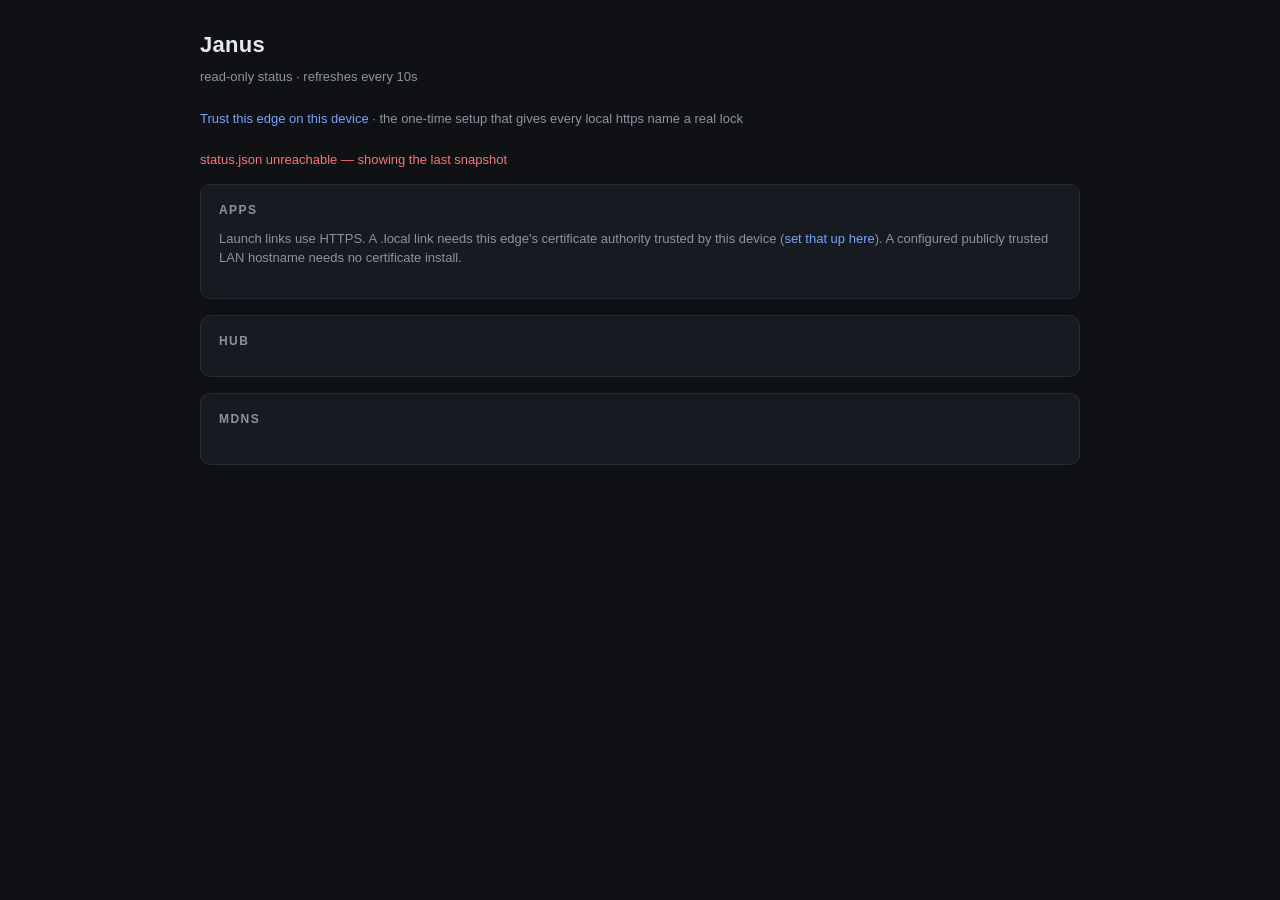
==== mdns.html @ 8e960408 "Trust rides the mdns front door; the seed carries an app's defaults The front door serves http://<na" ====
<!doctype html>
<!-- Janus mdns front door — embedded, self-contained (zero external
     resources; the offline-LAN story depends on it). Every dynamic value
     renders as a DOM text node, never markup. -->
<html lang="en">
<head>
<meta charset="utf-8">
<meta name="viewport" content="width=device-width, initial-scale=1">
<title>Janus</title>
<style>
  :root {
    --bg: #0f1115; --panel: #171a21; --line: #262b36;
    --text: #e6e9ef; --dim: #8b93a3; --accent: #7aa2f7;
    --ok: #4fd6a5; --warn: #e8b75f; --bad: #f27878;
  }
  * { box-sizing: border-box; }
  body {
    margin: 0; background: var(--bg); color: var(--text);
    font: 15px/1.5 -apple-system, BlinkMacSystemFont, "Segoe UI", Roboto,
      Helvetica, Arial, sans-serif;
  }
  .wrap { max-width: 920px; margin: 0 auto; padding: 28px 20px 60px; }
  header { display: flex; align-items: baseline; gap: 12px; margin-bottom: 6px; }
  header h1 { font-size: 22px; margin: 0; letter-spacing: .3px; }
  header .name { color: var(--accent); font-family: ui-monospace, Menlo, monospace; }
  .sub { color: var(--dim); margin: 0 0 22px; font-size: 13px; }
  .card {
    background: var(--panel); border: 1px solid var(--line);
    border-radius: 10px; padding: 16px 18px; margin-bottom: 16px;
  }
  .card h2 {
    margin: 0 0 10px; font-size: 12px; font-weight: 600;
    text-transform: uppercase; letter-spacing: .12em; color: var(--dim);
  }
  table { width: 100%; border-collapse: collapse; font-size: 14px; }
  th, td { text-align: left; padding: 6px 10px 6px 0; vertical-align: top; }
  th { color: var(--dim); font-weight: 500; border-bottom: 1px solid var(--line); }
  td { border-bottom: 1px solid var(--line); }
  tr:last-child td { border-bottom: none; }
  .mono { font-family: ui-monospace, Menlo, monospace; font-size: 13px; }
  .dim { color: var(--dim); }
  .ok { color: var(--ok); }
  .warn { color: var(--warn); }
  .bad { color: var(--bad); }
  .badge {
    display: inline-block; padding: 0 7px; margin-left: 6px;
    border: 1px solid var(--line); border-radius: 999px;
    font-size: 11px; color: var(--accent); vertical-align: 1px;
  }
  .stats { display: flex; flex-wrap: wrap; gap: 26px; }
  .stat .v { font-size: 20px; font-weight: 600; }
  .stat .k { font-size: 12px; color: var(--dim); }
  a { color: var(--accent); text-decoration: none; }
  a:hover { text-decoration: underline; }
  .apps-grid { display: grid; gap: 12px; }
  .app {
    border: 1px solid var(--line); border-radius: 9px; padding: 14px;
    min-width: 0;
  }
  .app-head { display: flex; justify-content: space-between; gap: 12px; }
  .app-meta { color: var(--dim); font-size: 13px; margin: 8px 0; }
  .launch { display: grid; gap: 8px; margin-top: 10px; }
  .launch a {
    display: flex; align-items: center; min-height: 44px; padding: 9px 12px;
    border: 1px solid var(--line); border-radius: 8px; overflow-wrap: anywhere;
  }
  .notice { color: var(--dim); font-size: 13px; margin: 0 0 14px; }
  .empty { color: var(--dim); padding: 8px 0; }
  #diagnostic { display: none; border-color: var(--warn); }
  #diagnostic h2 { color: var(--warn); }
  #diagnostic p { margin: 8px 0; }
  #diagnostic table td { font-size: 13px; }
  #stale { display: none; color: var(--bad); font-size: 13px; margin-bottom: 14px; }
  @media (max-width: 600px) {
    .wrap { padding: 18px 12px 40px; }
    .card { padding: 14px; border-radius: 8px; }
    .app-head { display: block; }
    #diagnostic table, #diagnostic tbody, #diagnostic tr, #diagnostic td {
      display: block; width: 100%;
    }
    #diagnostic td { border: 0; padding: 4px 0; }
  }
</style>
</head>
<body>
<div class="wrap">
  <header>
    <h1>Janus <span class="name" id="hdr-name"></span></h1>
  </header>
  <p class="sub" id="hdr-sub">read-only status &middot; refreshes every 10s</p>
  <p class="sub"><a href="/trust">Trust this edge on this device</a> &middot; the one-time setup that gives every local https name a real lock</p>
  <div id="stale">status.json unreachable — showing the last snapshot</div>

  <div class="card" id="diagnostic">
    <h2>Canonical name unreachable from this device</h2>
    <p>This page tried to reach <span class="mono" id="diag-target"></span>
       and got no answer within a few seconds.</p>
    <p>That name resolves to a <strong>private LAN address</strong>, and many
       routers&rsquo; DNS-rebinding protection silently refuses exactly that —
       the symptom is a timeout, never an error. The one-line fix, per router:</p>
    <table>
      <tr><td class="mono">Fritz!Box</td><td>Home Network &rarr; Network &rarr; Network Settings &rarr; DNS Rebind Protection &rarr; add the domain as an exception</td></tr>
      <tr><td class="mono">pfSense / OPNsense</td><td>System &rarr; Advanced (Unbound: Services &rarr; DNS Resolver) &rarr; add a private-domains entry for the domain</td></tr>
      <tr><td class="mono">OpenWrt</td><td>dnsmasq option <span class="mono">rebind_domain</span> (Network &rarr; DHCP and DNS &rarr; whitelist the domain)</td></tr>
      <tr><td class="mono">Pi-hole</td><td><span class="mono">misc.dnsmasq_lines</span>: <span class="mono">rebind-domain-ok=/&lt;domain&gt;/</span></td></tr>
      <tr><td class="mono">Google WiFi</td><td>No whitelist exists — keep using this .local page, or use Caddy&rsquo;s <span class="mono">tls internal</span> with a per-device trust install</td></tr>
    </table>
    <p class="dim">The dashboard below keeps working either way.</p>
  </div>

  <div class="card">
    <h2>Apps</h2>
    <p class="notice">Launch links use HTTPS. A .local link needs this edge's
      certificate authority trusted by this device (<a href="/trust">set that
      up here</a>). A configured publicly trusted LAN hostname needs no
      certificate install.</p>
    <div id="apps"></div>
  </div>

  <div class="card">
    <h2>Hub</h2>
    <div class="stats" id="hub-stats"></div>
  </div>

  <div class="card">
    <h2>mDNS</h2>
    <div class="stats" id="mdns-stats"></div>
    <div id="mdns-names" style="margin-top:10px"></div>
  </div>
</div>

<script>
"use strict";
// Rendering discipline: every dynamic value lands via textContent (or an
// element property like href built from a validated hostname), never as
// raw markup — registry-derived strings cannot become HTML here.

function el(tag, cls, text) {
  var e = document.createElement(tag);
  if (cls) e.className = cls;
  if (text !== undefined) e.textContent = text;
  return e;
}

function stat(value, label, cls) {
  var s = el("div", "stat");
  s.appendChild(el("div", "v" + (cls ? " " + cls : ""), String(value)));
  s.appendChild(el("div", "k", label));
  return s;
}

function clearChildren(node) {
  while (node.firstChild) node.removeChild(node.firstChild);
}

function fmtAge(ms) {
  if (ms < 0) return "–";
  if (ms < 1000) return "just now";
  var s = Math.round(ms / 1000);
  if (s < 90) return s + "s ago";
  return Math.round(s / 60) + "m ago";
}

function renderApps(apps) {
  var root = document.getElementById("apps");
  clearChildren(root);
  if (!apps || apps.length === 0) {
    root.appendChild(el("div", "empty",
      "No apps registered — tenants register via POST /1.0/apps."));
    return;
  }
  var list = el("div", "apps-grid");
  apps.forEach(function (app) {
    var card = el("section", "app");
    var head = el("div", "app-head");
    var identity = el("div");
    identity.appendChild(el("div", null, app.name));
    identity.appendChild(el("div", "mono dim", app.id));
    head.appendChild(identity);
    head.appendChild(el("span", "badge", app.shape + " · " + app.admission));
    card.appendChild(head);
    var workers = app.workers || {};
    card.appendChild(el("div", "app-meta",
      (workers.healthy || 0) + " / " + (workers.total || 0) +
      " workers healthy · heartbeat " + fmtAge(app.heartbeat_age_ms)));
    if (app.site_pattern) {
      card.appendChild(el("div", "mono dim", "pattern: " + app.site_pattern));
    }
    var launches = app.launch || [];
    var launch = el("div", "launch");
    launches.forEach(function (target) {
      if (target.url) {
        var a = el("a", "mono", target.host);
        a.href = target.url;
        launch.appendChild(a);
        return;
      }
      var reason = target.host + " — " + target.mdns;
      if (target.effective_name) {
        reason += " as " + target.effective_name + "; launch disabled to avoid the wrong host";
      }
      launch.appendChild(el("div", "mono bad", reason));
    });
    if (launches.length === 0) {
      launch.appendChild(el("div", "warn",
        "No concrete launch host configured. Add a concrete site.aliases entry."));
    }
    card.appendChild(launch);
    list.appendChild(card);
  });
  root.appendChild(list);
}

function renderCounters(data) {
  var h = document.getElementById("hub-stats");
  clearChildren(h);
  var hub = data.hub || {};
  h.appendChild(stat(hub.conns || 0, "connections"));
  h.appendChild(stat(hub.channels || 0, "channels"));
  var m = document.getElementById("mdns-stats");
  clearChildren(m);
  m.appendChild(stat((data.advertised || []).length, "advertised names"));
  m.appendChild(stat(data.skipped_hosts || 0, "skipped hosts"));
  var names = document.getElementById("mdns-names");
  clearChildren(names);
  (data.advertised || []).forEach(function (n) {
    names.appendChild(el("span", "mono badge", n));
  });
  if (data.canonical) {
    var line = el("div", "dim");
    line.style.marginTop = "8px";
    line.appendChild(document.createTextNode("canonical: "));
    var a = el("a", "mono", data.canonical);
    a.href = data.canonical;
    line.appendChild(a);
    names.appendChild(line);
  }
}

function render(data) {
  document.getElementById("hdr-name").textContent = data.effective_name || data.name || "";
  if (data.effective_name && data.name && data.effective_name !== data.name) {
    document.getElementById("hdr-sub").textContent =
      "configured as " + data.name + " — renamed after an mDNS conflict · refreshes every 10s";
  }
  renderApps(data.apps);
  renderCounters(data);
}

var stale = document.getElementById("stale");
function refresh() {
  fetch("/status.json", { cache: "no-store" })
    .then(function (r) { return r.json(); })
    .then(function (data) {
      stale.style.display = "none";
      render(data);
      maybeHandoff(data.canonical);
    })
    .catch(function () { stale.style.display = "block"; });
}

// Canonical hand-off: probe client-side (the server cannot know whether
// THIS client's resolver filters the name — no server 3xx, ever), then
// redirect on success or explain on failure. Loop guard: never probe
// when this page is already served at the canonical origin.
var handoffDone = false;
function maybeHandoff(canonical) {
  if (handoffDone || !canonical) return;
  handoffDone = true;
  var origin;
  try { origin = new URL(canonical).origin; } catch (e) { return; }
  if (location.origin === origin) return;
  var ctl = new AbortController();
  var timer = setTimeout(function () { ctl.abort(); }, 3000);
  fetch(origin, { mode: "no-cors", cache: "no-store", signal: ctl.signal })
    .then(function () {
      clearTimeout(timer);
      location.replace(canonical);
    })
    .catch(function () {
      clearTimeout(timer);
      document.getElementById("diag-target").textContent = canonical;
      document.getElementById("diagnostic").style.display = "block";
    });
}

refresh();
setInterval(refresh, 10000);
</script>
</body>
</html>
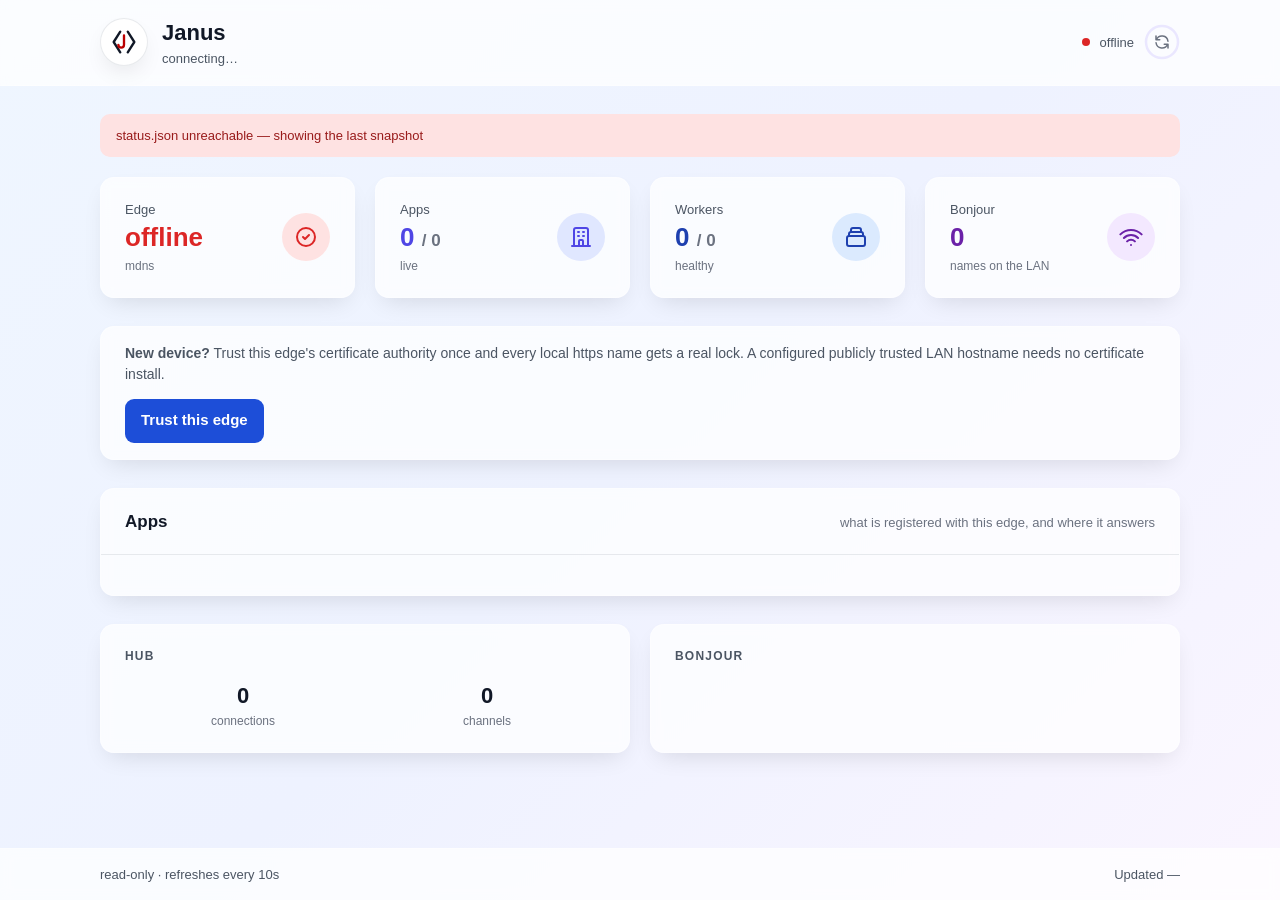
==== commit a1928f57: "The front door is a dashboard, and answers for its own names only The mdns status page is a dashboar" ====
--- a/mdns.html
+++ b/mdns.html
@@ -1,7 +1,8 @@
 <!doctype html>
 <!-- Janus mdns front door — embedded, self-contained (zero external
      resources; the offline-LAN story depends on it). Every dynamic value
-     renders as a DOM text node, never markup. -->
+     renders as a DOM text node, never markup. Light and dark follow the
+     device. -->
 <html lang="en">
 <head>
 <meta charset="utf-8">
@@ -9,131 +10,314 @@
 <title>Janus</title>
 <style>
   :root {
-    --bg: #0f1115; --panel: #171a21; --line: #262b36;
-    --text: #e6e9ef; --dim: #8b93a3; --accent: #7aa2f7;
-    --ok: #4fd6a5; --warn: #e8b75f; --bad: #f27878;
+    color-scheme: light dark;
+    --bg1: #eff6ff; --bg2: #eef2ff; --bg3: #faf5ff;
+    --panel: rgba(255,255,255,.72); --panel-solid: #ffffff; --line: rgba(255,255,255,.35);
+    --inner: rgba(249,250,251,.7); --inner-line: rgba(209,213,219,.5);
+    --text: #111827; --text-2: #4b5563; --dim: #6b7280;
+    --accent: #1d4ed8; --accent-bg: #eff6ff; --accent-line: #bfdbfe;
+    --ok: #16a34a; --ok-bg: #dcfce7; --ok-text: #166534;
+    --warn: #ca8a04; --warn-bg: #fef9c3; --warn-text: #854d0e;
+    --bad: #dc2626; --bad-bg: #fee2e2; --bad-text: #991b1b;
+    --indigo: #4f46e5; --indigo-bg: #e0e7ff; --indigo-text: #3730a3;
+    --purple-bg: #f3e8ff; --purple-text: #6b21a8;
+    --blue-bg: #dbeafe; --blue-text: #1e40af;
+    --gray-bg: #f3f4f6; --gray-text: #4b5563; --dot-off: #d1d5db;
+    --shadow: 0 10px 25px -8px rgba(0,0,0,.12);
+    --arc1: #8b5cf6; --arc2: #a78bfa; --arc3: #c4b5fd;
+  }
+  @media (prefers-color-scheme: dark) {
+    :root {
+      --bg1: #0b1020; --bg2: #0f1115; --bg3: #150f22;
+      --panel: rgba(23,26,33,.82); --panel-solid: #171a21; --line: rgba(255,255,255,.08);
+      --inner: rgba(255,255,255,.03); --inner-line: rgba(255,255,255,.08);
+      --text: #e6e9ef; --text-2: #b6bdc9; --dim: #8b93a3;
+      --accent: #7aa2f7; --accent-bg: rgba(122,162,247,.12); --accent-line: rgba(122,162,247,.35);
+      --ok: #4fd6a5; --ok-bg: rgba(79,214,165,.16); --ok-text: #7fe3bf;
+      --warn: #e8b75f; --warn-bg: rgba(232,183,95,.16); --warn-text: #f0cc85;
+      --bad: #f27878; --bad-bg: rgba(242,120,120,.16); --bad-text: #f7a0a0;
+      --indigo: #a5b4fc; --indigo-bg: rgba(129,140,248,.16); --indigo-text: #c7d2fe;
+      --purple-bg: rgba(192,132,252,.16); --purple-text: #d8b4fe;
+      --blue-bg: rgba(96,165,250,.16); --blue-text: #93c5fd;
+      --gray-bg: rgba(255,255,255,.06); --gray-text: #b6bdc9; --dot-off: #3b4150;
+      --shadow: 0 10px 25px -8px rgba(0,0,0,.5);
+    }
   }
   * { box-sizing: border-box; }
+  html, body { min-height: 100%; }
   body {
-    margin: 0; background: var(--bg); color: var(--text);
-    font: 15px/1.5 -apple-system, BlinkMacSystemFont, "Segoe UI", Roboto,
-      Helvetica, Arial, sans-serif;
-  }
-  .wrap { max-width: 920px; margin: 0 auto; padding: 28px 20px 60px; }
-  header { display: flex; align-items: baseline; gap: 12px; margin-bottom: 6px; }
-  header h1 { font-size: 22px; margin: 0; letter-spacing: .3px; }
-  header .name { color: var(--accent); font-family: ui-monospace, Menlo, monospace; }
-  .sub { color: var(--dim); margin: 0 0 22px; font-size: 13px; }
-  .card {
-    background: var(--panel); border: 1px solid var(--line);
-    border-radius: 10px; padding: 16px 18px; margin-bottom: 16px;
-  }
-  .card h2 {
-    margin: 0 0 10px; font-size: 12px; font-weight: 600;
-    text-transform: uppercase; letter-spacing: .12em; color: var(--dim);
-  }
-  table { width: 100%; border-collapse: collapse; font-size: 14px; }
-  th, td { text-align: left; padding: 6px 10px 6px 0; vertical-align: top; }
-  th { color: var(--dim); font-weight: 500; border-bottom: 1px solid var(--line); }
-  td { border-bottom: 1px solid var(--line); }
-  tr:last-child td { border-bottom: none; }
-  .mono { font-family: ui-monospace, Menlo, monospace; font-size: 13px; }
-  .dim { color: var(--dim); }
-  .ok { color: var(--ok); }
-  .warn { color: var(--warn); }
-  .bad { color: var(--bad); }
-  .badge {
-    display: inline-block; padding: 0 7px; margin-left: 6px;
-    border: 1px solid var(--line); border-radius: 999px;
-    font-size: 11px; color: var(--accent); vertical-align: 1px;
-  }
-  .stats { display: flex; flex-wrap: wrap; gap: 26px; }
-  .stat .v { font-size: 20px; font-weight: 600; }
-  .stat .k { font-size: 12px; color: var(--dim); }
+    margin: 0; color: var(--text);
+    background: linear-gradient(135deg, var(--bg1), var(--bg2) 50%, var(--bg3));
+    font: 15px/1.5 -apple-system, BlinkMacSystemFont, "Segoe UI", Roboto, Helvetica, Arial, sans-serif;
+    display: flex; flex-direction: column; min-height: 100vh;
+  }
   a { color: var(--accent); text-decoration: none; }
   a:hover { text-decoration: underline; }
-  .apps-grid { display: grid; gap: 12px; }
-  .app {
-    border: 1px solid var(--line); border-radius: 9px; padding: 14px;
-    min-width: 0;
-  }
-  .app-head { display: flex; justify-content: space-between; gap: 12px; }
-  .app-meta { color: var(--dim); font-size: 13px; margin: 8px 0; }
-  .launch { display: grid; gap: 8px; margin-top: 10px; }
-  .launch a {
-    display: flex; align-items: center; min-height: 44px; padding: 9px 12px;
-    border: 1px solid var(--line); border-radius: 8px; overflow-wrap: anywhere;
-  }
-  .notice { color: var(--dim); font-size: 13px; margin: 0 0 14px; }
-  .empty { color: var(--dim); padding: 8px 0; }
-  #diagnostic { display: none; border-color: var(--warn); }
-  #diagnostic h2 { color: var(--warn); }
-  #diagnostic p { margin: 8px 0; }
-  #diagnostic table td { font-size: 13px; }
-  #stale { display: none; color: var(--bad); font-size: 13px; margin-bottom: 14px; }
+  .mono { font-family: ui-monospace, Menlo, monospace; font-size: 13px; }
+  .bar { border-bottom: 1px solid var(--line); background: var(--panel); backdrop-filter: blur(6px); }
+  .bar.foot { border-bottom: 0; border-top: 1px solid var(--line); margin-top: auto; }
+  .inner { max-width: 1120px; margin: 0 auto; padding: 16px 20px; display: flex; align-items: center; justify-content: space-between; gap: 16px; }
+  .brand { display: flex; align-items: center; gap: 14px; min-width: 0; }
+  .logo {
+    width: 48px; height: 48px; border-radius: 999px; flex: none;
+    background: var(--panel-solid); box-shadow: var(--shadow); border: 1px solid var(--inner-line);
+    display: flex; align-items: center; justify-content: center;
+  }
+  .logo svg { width: 30px; height: 30px; }
+  .brand h1 { margin: 0; font-size: 22px; font-weight: 700; }
+  .brand p { margin: 0; font-size: 13px; color: var(--text-2); overflow-wrap: anywhere; }
+  .live { display: flex; align-items: center; gap: 10px; font-size: 13px; color: var(--text-2); white-space: nowrap; }
+  .dot { width: 8px; height: 8px; border-radius: 999px; background: var(--ok); animation: pulse 2s infinite; }
+  .dot.off { background: var(--bad); animation: none; }
+  @keyframes pulse { 50% { opacity: .35; } }
+  .refresh {
+    position: relative; width: 36px; height: 36px; border: 0; background: none; cursor: pointer;
+    color: var(--dim); padding: 0; display: flex; align-items: center; justify-content: center;
+  }
+  .refresh:hover { color: var(--text); }
+  .refresh .icon { width: 18px; height: 18px; }
+  .refresh .arc { position: absolute; inset: 0; width: 100%; height: 100%; transform: rotate(-90deg); pointer-events: none; }
+  .arc .track { stroke: var(--arc3); opacity: .3; }
+  .arc .prog { stroke-dasharray: 100.53; stroke-dashoffset: 100.53; animation: countdown 10s linear infinite; }
+  .arc .prog.paused { animation-play-state: paused; opacity: .3; }
+  @keyframes countdown {
+    0%   { stroke-dashoffset: 100.53; stroke: var(--arc1); }
+    50%  { stroke-dashoffset: 50;     stroke: var(--arc2); }
+    100% { stroke-dashoffset: 0;      stroke: var(--arc3); opacity: .3; }
+  }
+  .spin { animation: spin 1s linear infinite; }
+  @keyframes spin { to { transform: rotate(360deg); } }
+
+  main { width: 100%; max-width: 1120px; margin: 0 auto; padding: 28px 20px 40px; }
+  .grid { display: grid; gap: 20px; margin-bottom: 28px; grid-template-columns: repeat(4, 1fr); }
+  .card {
+    background: var(--panel); backdrop-filter: blur(6px); border: 1px solid var(--line);
+    border-radius: 14px; box-shadow: var(--shadow);
+  }
+  .stat { padding: 22px 24px; display: flex; align-items: center; justify-content: space-between; gap: 12px; }
+  .stat .k { font-size: 13px; font-weight: 500; color: var(--text-2); margin: 0; }
+  .stat .v { font-size: 26px; font-weight: 700; margin: 2px 0 0; line-height: 1.2; }
+  .stat .v small { font-size: 17px; font-weight: 600; color: var(--dim); }
+  .stat .s { font-size: 12px; color: var(--dim); margin: 4px 0 0; }
+  .stat .ico { width: 48px; height: 48px; border-radius: 999px; display: flex; align-items: center; justify-content: center; flex: none; }
+  .stat .ico svg { width: 24px; height: 24px; }
+  .ok-t { color: var(--ok); } .ok-b { background: var(--ok-bg); }
+  .warn-t { color: var(--warn); } .warn-b { background: var(--warn-bg); }
+  .bad-t { color: var(--bad); } .bad-b { background: var(--bad-bg); }
+  .indigo-t { color: var(--indigo); } .indigo-b { background: var(--indigo-bg); }
+  .blue-t { color: var(--blue-text); } .blue-b { background: var(--blue-bg); }
+  .purple-t { color: var(--purple-text); } .purple-b { background: var(--purple-bg); }
+
+  .section { margin-bottom: 28px; }
+  .section .head { padding: 20px 24px; border-bottom: 1px solid var(--inner-line); display: flex; align-items: baseline; justify-content: space-between; gap: 12px; flex-wrap: wrap; }
+  .section .head h2 { margin: 0; font-size: 17px; font-weight: 600; }
+  .section .head p { margin: 0; font-size: 13px; color: var(--dim); }
+  .section .body { padding: 20px 24px; display: grid; gap: 14px; }
+  .app { padding: 16px; background: var(--inner); border: 1px solid var(--inner-line); border-radius: 10px; min-width: 0; }
+  .app .row { display: flex; align-items: center; flex-wrap: wrap; gap: 6px 12px; }
+  .app .name { font-size: 17px; font-weight: 600; }
+  .sdot { width: 10px; height: 10px; border-radius: 999px; background: var(--dot-off); flex: none; }
+  .sdot.on { background: var(--ok); animation: pulse 2s infinite; }
+  .sdot.stale { background: var(--warn); }
+  .pill { display: inline-flex; align-items: center; padding: 2px 9px; border-radius: 999px; font-size: 12px; font-weight: 500; white-space: nowrap; }
+  .pill.ok { background: var(--ok-bg); color: var(--ok-text); }
+  .pill.gray { background: var(--gray-bg); color: var(--gray-text); }
+  .pill.warn { background: var(--warn-bg); color: var(--warn-text); }
+  .pill.bad { background: var(--bad-bg); color: var(--bad-text); }
+  .pill.blue { background: var(--blue-bg); color: var(--blue-text); }
+  .pill.purple { background: var(--purple-bg); color: var(--purple-text); }
+  .links { display: flex; flex-wrap: wrap; gap: 8px; margin-top: 12px; }
+  .chip {
+    display: inline-flex; align-items: center; gap: 6px; min-height: 44px; padding: 8px 12px;
+    background: var(--panel-solid); border: 1px solid var(--inner-line); border-radius: 9px;
+    color: var(--accent); font-size: 14px; overflow-wrap: anywhere;
+  }
+  .chip:hover { background: var(--accent-bg); border-color: var(--accent-line); text-decoration: none; }
+  .chip svg { width: 14px; height: 14px; flex: none; }
+  .chip .tag { padding: 0 6px; border-radius: 999px; font-size: 10px; font-weight: 600; background: var(--blue-bg); color: var(--blue-text); }
+  .chip.dead { color: var(--dim); background: var(--gray-bg); border-style: dashed; }
+  .chip.pattern { color: var(--dim); background: var(--gray-bg); font-family: ui-monospace, Menlo, monospace; font-size: 13px; }
+  .empty { text-align: center; padding: 24px 0; color: var(--dim); }
+  .empty code { background: var(--gray-bg); padding: 2px 7px; border-radius: 5px; font-size: 13px; }
+  .notice { font-size: 13px; color: var(--dim); margin: 0; }
+  .two { display: grid; gap: 20px; grid-template-columns: repeat(auto-fit, minmax(280px, 1fr)); margin-bottom: 28px; }
+  .two .card { padding: 22px 24px; }
+  .two h3 { margin: 0 0 14px; font-size: 12px; font-weight: 600; text-transform: uppercase; letter-spacing: .1em; color: var(--text-2); }
+  .counters { display: grid; grid-template-columns: 1fr 1fr; gap: 8px; text-align: center; }
+  .counters .v { font-size: 22px; font-weight: 700; margin: 0; }
+  .counters .k { font-size: 12px; color: var(--dim); margin: 0; }
+  .names { display: flex; flex-wrap: wrap; gap: 8px; }
+  .names a, .names span { padding: 4px 10px; border-radius: 999px; font-size: 12px; font-weight: 500; }
+  .names a { background: var(--blue-bg); color: var(--blue-text); }
+  .names a:hover { text-decoration: none; filter: brightness(.95); }
+  .names span { color: var(--dim); font-size: 14px; padding: 0; }
+  .trust { display: flex; align-items: center; justify-content: space-between; gap: 14px; flex-wrap: wrap; padding: 16px 24px; margin-bottom: 28px; }
+  .trust p { margin: 0; font-size: 14px; color: var(--text-2); }
+  .trust a.btn { display: inline-flex; align-items: center; min-height: 44px; padding: 8px 16px; border-radius: 9px; background: var(--accent); color: #fff; font-weight: 600; }
+  .trust a.btn:hover { text-decoration: none; filter: brightness(1.08); }
+  #stale { display: none; margin-bottom: 20px; padding: 12px 16px; border-radius: 10px; background: var(--bad-bg); color: var(--bad-text); font-size: 13px; }
+  #diagnostic { display: none; margin-bottom: 28px; padding: 22px 24px; border-color: var(--warn); }
+  #diagnostic h2 { margin: 0 0 8px; font-size: 16px; color: var(--warn); }
+  #diagnostic p { margin: 8px 0; font-size: 14px; }
+  #diagnostic table { width: 100%; border-collapse: collapse; font-size: 13px; }
+  #diagnostic td { padding: 6px 10px 6px 0; border-bottom: 1px solid var(--inner-line); vertical-align: top; }
+  #diagnostic tr:last-child td { border-bottom: 0; }
+  .foot .inner { font-size: 13px; color: var(--text-2); }
+  [hidden] { display: none !important; }
+  @media (max-width: 960px) { .grid { grid-template-columns: repeat(2, 1fr); } }
   @media (max-width: 600px) {
-    .wrap { padding: 18px 12px 40px; }
-    .card { padding: 14px; border-radius: 8px; }
-    .app-head { display: block; }
-    #diagnostic table, #diagnostic tbody, #diagnostic tr, #diagnostic td {
-      display: block; width: 100%;
-    }
+    .inner { padding: 12px 14px; }
+    main { padding: 18px 12px 30px; }
+    .grid { gap: 12px; margin-bottom: 20px; }
+    .stat { padding: 14px 16px; display: block; }
+    .stat .ico { display: none; }
+    .stat .v { font-size: 22px; }
+    .trust { margin-bottom: 20px; }
+    .section, .two { margin-bottom: 20px; }
+    .section .head, .section .body, .two .card, .trust { padding: 16px; }
+    #diagnostic table, #diagnostic tbody, #diagnostic tr, #diagnostic td { display: block; width: 100%; }
     #diagnostic td { border: 0; padding: 4px 0; }
   }
 </style>
 </head>
 <body>
-<div class="wrap">
-  <header>
-    <h1>Janus <span class="name" id="hdr-name"></span></h1>
-  </header>
-  <p class="sub" id="hdr-sub">read-only status &middot; refreshes every 10s</p>
-  <p class="sub"><a href="/trust">Trust this edge on this device</a> &middot; the one-time setup that gives every local https name a real lock</p>
-  <div id="stale">status.json unreachable — showing the last snapshot</div>
-
-  <div class="card" id="diagnostic">
-    <h2>Canonical name unreachable from this device</h2>
-    <p>This page tried to reach <span class="mono" id="diag-target"></span>
-       and got no answer within a few seconds.</p>
-    <p>That name resolves to a <strong>private LAN address</strong>, and many
-       routers&rsquo; DNS-rebinding protection silently refuses exactly that —
-       the symptom is a timeout, never an error. The one-line fix, per router:</p>
-    <table>
-      <tr><td class="mono">Fritz!Box</td><td>Home Network &rarr; Network &rarr; Network Settings &rarr; DNS Rebind Protection &rarr; add the domain as an exception</td></tr>
-      <tr><td class="mono">pfSense / OPNsense</td><td>System &rarr; Advanced (Unbound: Services &rarr; DNS Resolver) &rarr; add a private-domains entry for the domain</td></tr>
-      <tr><td class="mono">OpenWrt</td><td>dnsmasq option <span class="mono">rebind_domain</span> (Network &rarr; DHCP and DNS &rarr; whitelist the domain)</td></tr>
-      <tr><td class="mono">Pi-hole</td><td><span class="mono">misc.dnsmasq_lines</span>: <span class="mono">rebind-domain-ok=/&lt;domain&gt;/</span></td></tr>
-      <tr><td class="mono">Google WiFi</td><td>No whitelist exists — keep using this .local page, or use Caddy&rsquo;s <span class="mono">tls internal</span> with a per-device trust install</td></tr>
-    </table>
-    <p class="dim">The dashboard below keeps working either way.</p>
+  <div class="bar">
+    <div class="inner">
+      <div class="brand">
+        <div class="logo" aria-hidden="true">
+          <svg viewBox="0 0 64 64" xmlns="http://www.w3.org/2000/svg">
+            <path d="M24 10 L10 32 L24 54" fill="none" stroke="currentColor" stroke-width="5" stroke-linecap="round" stroke-linejoin="round"/>
+            <path d="M40 10 L54 32 L40 54" fill="none" stroke="currentColor" stroke-width="5" stroke-linecap="round" stroke-linejoin="round"/>
+            <path d="M32 18 V38 a6 6 0 0 1 -12 0" fill="none" stroke="#bb0000" stroke-width="5" stroke-linecap="round"/>
+          </svg>
+        </div>
+        <div>
+          <h1>Janus</h1>
+          <p id="hdr-sub">connecting…</p>
+        </div>
+      </div>
+      <div class="live">
+        <span class="dot" id="live-dot"></span>
+        <span id="live-text">edge</span>
+        <button class="refresh" id="refresh" title="Refresh" aria-label="Refresh">
+          <svg class="icon" id="refresh-icon" fill="none" stroke="currentColor" viewBox="0 0 24 24">
+            <path stroke-linecap="round" stroke-linejoin="round" stroke-width="2" d="M4 4v5h.582m15.356 2A8.001 8.001 0 004.582 9m0 0H9m11 11v-5h-.581m0 0a8.003 8.003 0 01-15.357-2m15.357 2H15"/>
+          </svg>
+          <svg class="arc" viewBox="0 0 36 36">
+            <circle class="track" cx="18" cy="18" r="16" fill="none" stroke-width="2.5"/>
+            <circle class="prog" id="arc" cx="18" cy="18" r="16" fill="none" stroke-width="2.5" stroke-linecap="round"/>
+          </svg>
+        </button>
+      </div>
+    </div>
   </div>
 
-  <div class="card">
-    <h2>Apps</h2>
-    <p class="notice">Launch links use HTTPS. A .local link needs this edge's
-      certificate authority trusted by this device (<a href="/trust">set that
-      up here</a>). A configured publicly trusted LAN hostname needs no
-      certificate install.</p>
-    <div id="apps"></div>
+  <main>
+    <div id="stale">status.json unreachable — showing the last snapshot</div>
+
+    <div class="card" id="diagnostic">
+      <h2>Canonical name unreachable from this device</h2>
+      <p>This page tried to reach <span class="mono" id="diag-target"></span>
+         and got no answer within a few seconds.</p>
+      <p>That name resolves to a <strong>private LAN address</strong>, and many
+         routers&rsquo; DNS-rebinding protection silently refuses exactly that —
+         the symptom is a timeout, never an error. The one-line fix, per router:</p>
+      <table>
+        <tr><td class="mono">Fritz!Box</td><td>Home Network &rarr; Network &rarr; Network Settings &rarr; DNS Rebind Protection &rarr; add the domain as an exception</td></tr>
+        <tr><td class="mono">pfSense / OPNsense</td><td>System &rarr; Advanced (Unbound: Services &rarr; DNS Resolver) &rarr; add a private-domains entry for the domain</td></tr>
+        <tr><td class="mono">OpenWrt</td><td>dnsmasq option <span class="mono">rebind_domain</span> (Network &rarr; DHCP and DNS &rarr; whitelist the domain)</td></tr>
+        <tr><td class="mono">Pi-hole</td><td><span class="mono">misc.dnsmasq_lines</span>: <span class="mono">rebind-domain-ok=/&lt;domain&gt;/</span></td></tr>
+        <tr><td class="mono">Google WiFi</td><td>No whitelist exists — keep using this .local page, or use Caddy&rsquo;s <span class="mono">tls internal</span> with a per-device trust install</td></tr>
+      </table>
+      <p class="notice">The dashboard below keeps working either way.</p>
+    </div>
+
+    <div class="grid">
+      <div class="card stat">
+        <div>
+          <p class="k">Edge</p>
+          <p class="v" id="st-edge">…</p>
+          <p class="s" id="st-edge-sub">mdns</p>
+        </div>
+        <div class="ico" id="st-edge-ico">
+          <svg fill="none" stroke="currentColor" viewBox="0 0 24 24"><path stroke-linecap="round" stroke-linejoin="round" stroke-width="2" d="M9 12l2 2 4-4m6 2a9 9 0 11-18 0 9 9 0 0118 0z"/></svg>
+        </div>
+      </div>
+      <div class="card stat">
+        <div>
+          <p class="k">Apps</p>
+          <p class="v indigo-t"><span id="st-apps-live">0</span> <small>/ <span id="st-apps-total">0</span></small></p>
+          <p class="s">live</p>
+        </div>
+        <div class="ico indigo-b indigo-t">
+          <svg fill="none" stroke="currentColor" viewBox="0 0 24 24"><path stroke-linecap="round" stroke-linejoin="round" stroke-width="2" d="M19 21V5a2 2 0 00-2-2H7a2 2 0 00-2 2v16m14 0h2m-2 0h-5m-9 0H3m2 0h5M9 7h1m-1 4h1m4-4h1m-1 4h1m-5 10v-5a1 1 0 011-1h2a1 1 0 011 1v5m-4 0h4"/></svg>
+        </div>
+      </div>
+      <div class="card stat">
+        <div>
+          <p class="k">Workers</p>
+          <p class="v blue-t"><span id="st-workers-ok">0</span> <small>/ <span id="st-workers-total">0</span></small></p>
+          <p class="s">healthy</p>
+        </div>
+        <div class="ico blue-b blue-t">
+          <svg fill="none" stroke="currentColor" viewBox="0 0 24 24"><path stroke-linecap="round" stroke-linejoin="round" stroke-width="2" d="M19 11H5m14 0a2 2 0 012 2v6a2 2 0 01-2 2H5a2 2 0 01-2-2v-6a2 2 0 012-2m14 0V9a2 2 0 00-2-2M5 11V9a2 2 0 012-2m0 0V5a2 2 0 012-2h6a2 2 0 012 2v2M7 7h10"/></svg>
+        </div>
+      </div>
+      <div class="card stat">
+        <div>
+          <p class="k">Bonjour</p>
+          <p class="v purple-t" id="st-names">0</p>
+          <p class="s" id="st-names-sub">names on the LAN</p>
+        </div>
+        <div class="ico purple-b purple-t">
+          <svg fill="none" stroke="currentColor" viewBox="0 0 24 24"><path stroke-linecap="round" stroke-linejoin="round" stroke-width="2" d="M8.111 16.404a5.5 5.5 0 017.778 0M12 20h.01m-7.08-7.071c3.904-3.905 10.236-3.905 14.141 0M1.394 9.393c5.857-5.857 15.355-5.857 21.213 0"/></svg>
+        </div>
+      </div>
+    </div>
+
+    <div class="card trust" id="trust">
+      <p><strong>New device?</strong> Trust this edge's certificate authority once and every local
+        https name gets a real lock. A configured publicly trusted LAN hostname needs no certificate install.</p>
+      <a class="btn" href="/trust">Trust this edge</a>
+    </div>
+
+    <div class="card section">
+      <div class="head">
+        <h2>Apps</h2>
+        <p>what is registered with this edge, and where it answers</p>
+      </div>
+      <div class="body" id="apps"></div>
+    </div>
+
+    <div class="two">
+      <div class="card">
+        <h3>Hub</h3>
+        <div class="counters">
+          <div><p class="v" id="hub-conns">0</p><p class="k">connections</p></div>
+          <div><p class="v" id="hub-channels">0</p><p class="k">channels</p></div>
+        </div>
+      </div>
+      <div class="card">
+        <h3>Bonjour</h3>
+        <div class="names" id="mdns-names"></div>
+        <p class="notice" id="mdns-extra" style="margin-top:12px"></p>
+      </div>
+    </div>
+  </main>
+
+  <div class="bar foot">
+    <div class="inner">
+      <span>read-only · refreshes every 10s</span>
+      <span id="updated">Updated —</span>
+    </div>
   </div>
-
-  <div class="card">
-    <h2>Hub</h2>
-    <div class="stats" id="hub-stats"></div>
-  </div>
-
-  <div class="card">
-    <h2>mDNS</h2>
-    <div class="stats" id="mdns-stats"></div>
-    <div id="mdns-names" style="margin-top:10px"></div>
-  </div>
-</div>
 
 <script>
 "use strict";
 // Rendering discipline: every dynamic value lands via textContent (or an
 // element property like href built from a validated hostname), never as
 // raw markup — registry-derived strings cannot become HTML here.
+var HEARTBEAT_TTL_MS = 15000;
 
 function el(tag, cls, text) {
   var e = document.createElement(tag);
@@ -141,122 +325,189 @@
   if (text !== undefined) e.textContent = text;
   return e;
 }
-
-function stat(value, label, cls) {
-  var s = el("div", "stat");
-  s.appendChild(el("div", "v" + (cls ? " " + cls : ""), String(value)));
-  s.appendChild(el("div", "k", label));
-  return s;
-}
-
-function clearChildren(node) {
-  while (node.firstChild) node.removeChild(node.firstChild);
-}
+function clearChildren(node) { while (node.firstChild) node.removeChild(node.firstChild); }
+function setText(id, text) { document.getElementById(id).textContent = text; }
 
 function fmtAge(ms) {
-  if (ms < 0) return "–";
-  if (ms < 1000) return "just now";
-  var s = Math.round(ms / 1000);
-  if (s < 90) return s + "s ago";
-  return Math.round(s / 60) + "m ago";
+  if (ms < 0) return "no heartbeat";
+  if (ms < 2000) return "❤️ now";
+  if (ms < 60000) return "❤️ " + Math.round(ms / 1000) + "s";
+  return "❤️ " + Math.round(ms / 60000) + "m";
+}
+// An app is live while its heartbeat is inside the lease, or while it has
+// a healthy worker; stale when the heartbeat has lapsed.
+function appState(app) {
+  var age = app.heartbeat_age_ms;
+  var healthy = (app.workers || {}).healthy || 0;
+  if (age >= 0 && age < HEARTBEAT_TTL_MS) return "live";
+  if (healthy > 0) return "live";
+  if (age >= HEARTBEAT_TTL_MS) return "stale";
+  return "idle";
+}
+// via.rip names publicly resolve to 127.0.0.1 by design — on any device
+// other than the machine running the edge they point at the device itself.
+function onLan() { return location.hostname.endsWith(".local"); }
+function deadHere(host) { return onLan() && /(^|\.)via\.rip$/.test(host || ""); }
+
+function linkIcon() {
+  var svg = document.createElementNS("http://www.w3.org/2000/svg", "svg");
+  svg.setAttribute("viewBox", "0 0 24 24");
+  svg.setAttribute("fill", "none");
+  svg.setAttribute("stroke", "currentColor");
+  var p = document.createElementNS("http://www.w3.org/2000/svg", "path");
+  p.setAttribute("stroke-linecap", "round");
+  p.setAttribute("stroke-linejoin", "round");
+  p.setAttribute("stroke-width", "2");
+  p.setAttribute("d", "M10 6H6a2 2 0 00-2 2v10a2 2 0 002 2h10a2 2 0 002-2v-4M14 4h6m0 0v6m0-6L10 14");
+  svg.appendChild(p);
+  return svg;
+}
+
+function launchChip(target) {
+  if (!target.url) {
+    var reason = target.host + " — " + target.mdns;
+    if (target.effective_name) reason += " as " + target.effective_name + "; launch disabled to avoid the wrong host";
+    var dead = el("span", "chip dead", target.host);
+    dead.title = reason;
+    return dead;
+  }
+  var a = el("a", "chip" + (deadHere(target.host) ? " dead" : ""));
+  a.href = target.url;
+  a.target = "_blank";
+  a.rel = "noopener";
+  a.appendChild(linkIcon());
+  a.appendChild(document.createTextNode(target.host));
+  if (target.host.endsWith(".local")) a.appendChild(el("span", "tag", "mDNS"));
+  if (deadHere(target.host)) a.title = "loopback name — only works on the machine running the edge";
+  return a;
 }
 
 function renderApps(apps) {
   var root = document.getElementById("apps");
   clearChildren(root);
   if (!apps || apps.length === 0) {
-    root.appendChild(el("div", "empty",
-      "No apps registered — tenants register via POST /1.0/apps."));
+    var empty = el("div", "empty");
+    empty.appendChild(document.createTextNode("No apps registered. Tenants register with "));
+    empty.appendChild(el("code", null, "POST /1.0/apps"));
+    empty.appendChild(document.createTextNode("."));
+    root.appendChild(empty);
     return;
   }
-  var list = el("div", "apps-grid");
   apps.forEach(function (app) {
     var card = el("section", "app");
-    var head = el("div", "app-head");
-    var identity = el("div");
-    identity.appendChild(el("div", null, app.name));
-    identity.appendChild(el("div", "mono dim", app.id));
-    head.appendChild(identity);
-    head.appendChild(el("span", "badge", app.shape + " · " + app.admission));
-    card.appendChild(head);
+    var row = el("div", "row");
+    var state = appState(app);
+    row.appendChild(el("span", "sdot" + (state === "live" ? " on" : state === "stale" ? " stale" : "")));
+    row.appendChild(el("span", "name", app.name));
+    row.appendChild(el("span", "pill " + (state === "live" ? "ok" : state === "stale" ? "warn" : "gray"), state));
+    row.appendChild(el("span", "pill gray", app.shape + " · " + app.admission));
     var workers = app.workers || {};
-    card.appendChild(el("div", "app-meta",
-      (workers.healthy || 0) + " / " + (workers.total || 0) +
-      " workers healthy · heartbeat " + fmtAge(app.heartbeat_age_ms)));
-    if (app.site_pattern) {
-      card.appendChild(el("div", "mono dim", "pattern: " + app.site_pattern));
+    var w = el("span", "pill blue", "⚙️ " + (workers.healthy || 0) + "/" + (workers.total || 0));
+    w.title = (workers.healthy || 0) + " of " + (workers.total || 0) + " workers healthy";
+    row.appendChild(w);
+    var hb = el("span", "pill purple", fmtAge(app.heartbeat_age_ms));
+    hb.title = "last heartbeat";
+    row.appendChild(hb);
+    if (app.hub && (app.hub.conns || app.hub.channels)) {
+      row.appendChild(el("span", "pill purple", "hub " + app.hub.conns + " · " + app.hub.channels));
     }
-    var launches = app.launch || [];
-    var launch = el("div", "launch");
-    launches.forEach(function (target) {
-      if (target.url) {
-        var a = el("a", "mono", target.host);
-        a.href = target.url;
-        launch.appendChild(a);
-        return;
-      }
-      var reason = target.host + " — " + target.mdns;
-      if (target.effective_name) {
-        reason += " as " + target.effective_name + "; launch disabled to avoid the wrong host";
-      }
-      launch.appendChild(el("div", "mono bad", reason));
-    });
-    if (launches.length === 0) {
-      launch.appendChild(el("div", "warn",
-        "No concrete launch host configured. Add a concrete site.aliases entry."));
+    card.appendChild(row);
+
+    var links = el("div", "links");
+    var launches = (app.launch || []).slice();
+    // Viewing over mDNS means this is not the machine running the edge:
+    // lead with the links that work from here.
+    if (onLan()) launches.sort(function (a, b) { return (deadHere(a.host) ? 1 : 0) - (deadHere(b.host) ? 1 : 0); });
+    launches.forEach(function (target) { links.appendChild(launchChip(target)); });
+    if (app.site_pattern) links.appendChild(el("span", "chip pattern", app.site_pattern));
+    if (launches.length === 0 && !app.site_pattern) {
+      links.appendChild(el("span", "pill warn", "No concrete launch host configured. Add a concrete site.aliases entry."));
+    } else if (launches.length === 0) {
+      links.appendChild(el("span", "pill warn", "No concrete launch host configured"));
     }
-    card.appendChild(launch);
-    list.appendChild(card);
+    card.appendChild(links);
+    root.appendChild(card);
   });
-  root.appendChild(list);
-}
-
-function renderCounters(data) {
-  var h = document.getElementById("hub-stats");
-  clearChildren(h);
+}
+
+function renderStats(data) {
+  var apps = data.apps || [];
+  var live = apps.filter(function (a) { return appState(a) === "live"; }).length;
+  var healthy = 0, total = 0;
+  apps.forEach(function (a) { healthy += (a.workers || {}).healthy || 0; total += (a.workers || {}).total || 0; });
+  setText("st-apps-live", live);
+  setText("st-apps-total", apps.length);
+  setText("st-workers-ok", healthy);
+  setText("st-workers-total", total);
+  var names = data.advertised || [];
+  setText("st-names", names.length);
+  setText("st-names-sub", data.skipped_hosts ? names.length === 1 ? "name on the LAN · " + data.skipped_hosts + " skipped" : "names on the LAN · " + data.skipped_hosts + " skipped" : names.length === 1 ? "name on the LAN" : "names on the LAN");
   var hub = data.hub || {};
-  h.appendChild(stat(hub.conns || 0, "connections"));
-  h.appendChild(stat(hub.channels || 0, "channels"));
-  var m = document.getElementById("mdns-stats");
-  clearChildren(m);
-  m.appendChild(stat((data.advertised || []).length, "advertised names"));
-  m.appendChild(stat(data.skipped_hosts || 0, "skipped hosts"));
-  var names = document.getElementById("mdns-names");
-  clearChildren(names);
-  (data.advertised || []).forEach(function (n) {
-    names.appendChild(el("span", "mono badge", n));
+  setText("hub-conns", hub.conns || 0);
+  setText("hub-channels", hub.channels || 0);
+
+  var list = document.getElementById("mdns-names");
+  clearChildren(list);
+  names.forEach(function (n) {
+    // The device trusts the CA once it loads this page over https, and the
+    // edge mints an on-demand cert for any registered .local name.
+    var a = el("a", null, n);
+    a.href = "https://" + n + "/";
+    a.target = "_blank";
+    a.rel = "noopener";
+    list.appendChild(a);
   });
+  if (names.length === 0) list.appendChild(el("span", null, "nothing advertised"));
+  var extra = document.getElementById("mdns-extra");
+  clearChildren(extra);
   if (data.canonical) {
-    var line = el("div", "dim");
-    line.style.marginTop = "8px";
-    line.appendChild(document.createTextNode("canonical: "));
-    var a = el("a", "mono", data.canonical);
-    a.href = data.canonical;
-    line.appendChild(a);
-    names.appendChild(line);
-  }
+    extra.appendChild(document.createTextNode("canonical: "));
+    var c = el("a", "mono", data.canonical);
+    c.href = data.canonical;
+    extra.appendChild(c);
+  }
+}
+
+function setEdge(connected, data) {
+  var v = document.getElementById("st-edge"), ico = document.getElementById("st-edge-ico");
+  v.className = "v " + (connected ? "ok-t" : "bad-t");
+  ico.className = "ico " + (connected ? "ok-b ok-t" : "bad-b bad-t");
+  v.textContent = connected ? "running" : "offline";
+  var name = data ? (data.effective_name || data.name || "") : "";
+  setText("st-edge-sub", name || "mdns");
+  document.getElementById("live-dot").className = "dot" + (connected ? "" : " off");
+  setText("live-text", connected ? "edge running" : "offline");
+  document.getElementById("arc").className.baseVal = "prog" + (connected ? "" : " paused");
 }
 
 function render(data) {
-  document.getElementById("hdr-name").textContent = data.effective_name || data.name || "";
+  var name = data.effective_name || data.name || "";
+  var sub = name;
   if (data.effective_name && data.name && data.effective_name !== data.name) {
-    document.getElementById("hdr-sub").textContent =
-      "configured as " + data.name + " — renamed after an mDNS conflict · refreshes every 10s";
-  }
+    sub = name + " · configured as " + data.name + ", renamed after an mDNS conflict";
+  }
+  setText("hdr-sub", sub);
   renderApps(data.apps);
-  renderCounters(data);
+  renderStats(data);
+  setText("updated", "Updated " + new Date().toLocaleTimeString());
 }
 
 var stale = document.getElementById("stale");
+var refreshing = false;
 function refresh() {
+  if (refreshing) return;
+  refreshing = true;
+  document.getElementById("refresh-icon").classList.add("spin");
   fetch("/status.json", { cache: "no-store" })
-    .then(function (r) { return r.json(); })
+    .then(function (r) { if (!r.ok) throw new Error(String(r.status)); return r.json(); })
     .then(function (data) {
       stale.style.display = "none";
+      setEdge(true, data);
       render(data);
       maybeHandoff(data.canonical);
     })
-    .catch(function () { stale.style.display = "block"; });
+    .catch(function () { stale.style.display = "block"; setEdge(false, null); })
+    .then(function () { refreshing = false; document.getElementById("refresh-icon").classList.remove("spin"); });
 }
 
 // Canonical hand-off: probe client-side (the server cannot know whether
@@ -284,6 +535,9 @@
     });
 }
 
+// A device that loaded this page over https already trusts the CA.
+if (location.protocol === "https:") document.getElementById("trust").hidden = true;
+document.getElementById("refresh").addEventListener("click", refresh);
 refresh();
 setInterval(refresh, 10000);
 </script>
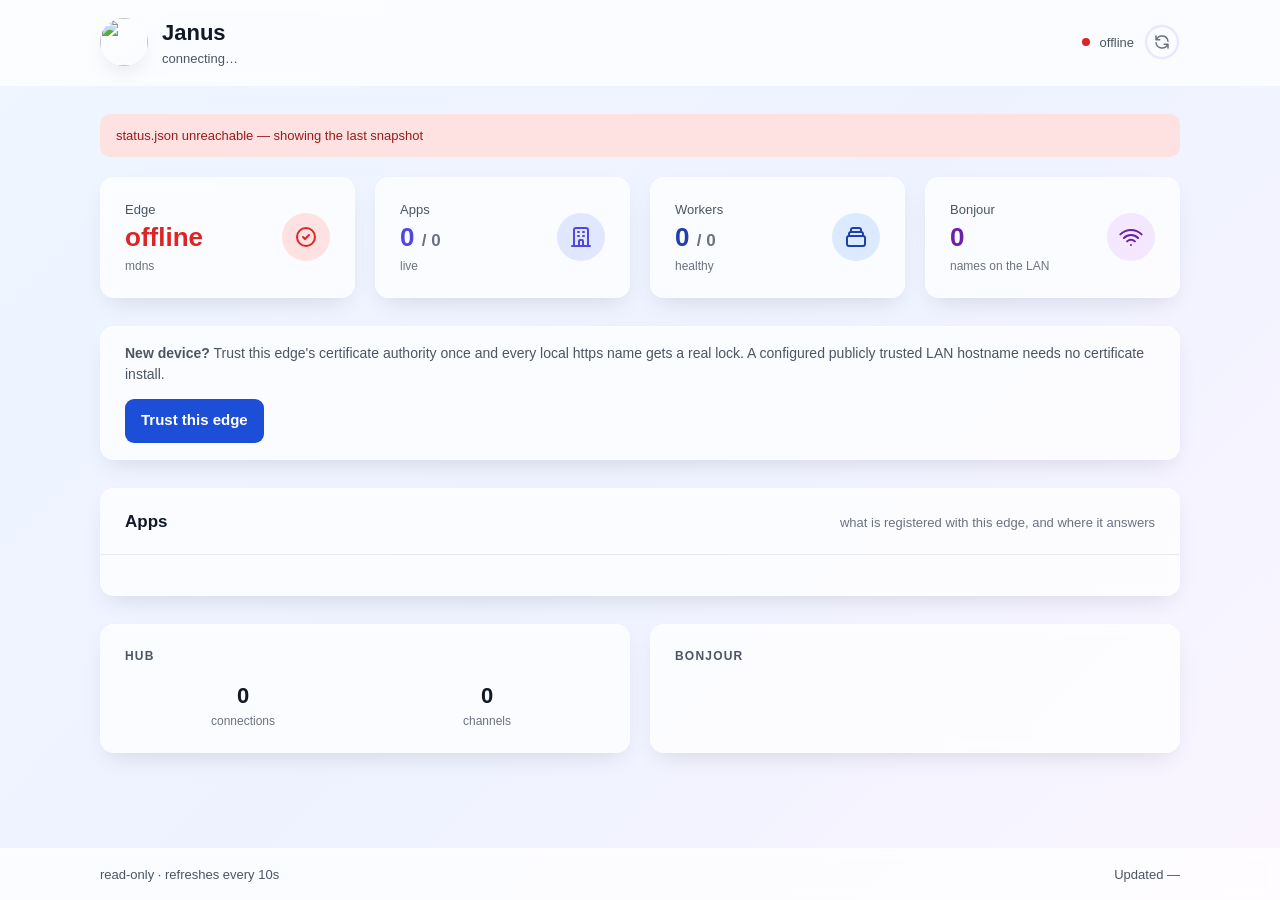
==== commit b9af4b57: "Use circular Janus artwork in the status-page header" ====
--- a/mdns.html
+++ b/mdns.html
@@ -60,10 +60,8 @@
   .brand { display: flex; align-items: center; gap: 14px; min-width: 0; }
   .logo {
     width: 48px; height: 48px; border-radius: 999px; flex: none;
-    background: var(--panel-solid); box-shadow: var(--shadow); border: 1px solid var(--inner-line);
-    display: flex; align-items: center; justify-content: center;
-  }
-  .logo svg { width: 30px; height: 30px; }
+    display: block; object-fit: contain; box-shadow: var(--shadow);
+  }
   .brand h1 { margin: 0; font-size: 22px; font-weight: 700; }
   .brand p { margin: 0; font-size: 13px; color: var(--text-2); overflow-wrap: anywhere; }
   .live { display: flex; align-items: center; gap: 10px; font-size: 13px; color: var(--text-2); white-space: nowrap; }
@@ -184,13 +182,7 @@
   <div class="bar">
     <div class="inner">
       <div class="brand">
-        <div class="logo" aria-hidden="true">
-          <svg viewBox="0 0 64 64" xmlns="http://www.w3.org/2000/svg">
-            <path d="M24 10 L10 32 L24 54" fill="none" stroke="currentColor" stroke-width="5" stroke-linecap="round" stroke-linejoin="round"/>
-            <path d="M40 10 L54 32 L40 54" fill="none" stroke="currentColor" stroke-width="5" stroke-linecap="round" stroke-linejoin="round"/>
-            <path d="M32 18 V38 a6 6 0 0 1 -12 0" fill="none" stroke="#bb0000" stroke-width="5" stroke-linecap="round"/>
-          </svg>
-        </div>
+        <img class="logo" src="data:image/png;base64,{{JANUS_ICON}}" alt="" width="48" height="48">
         <div>
           <h1>Janus</h1>
           <p id="hdr-sub">connecting…</p>
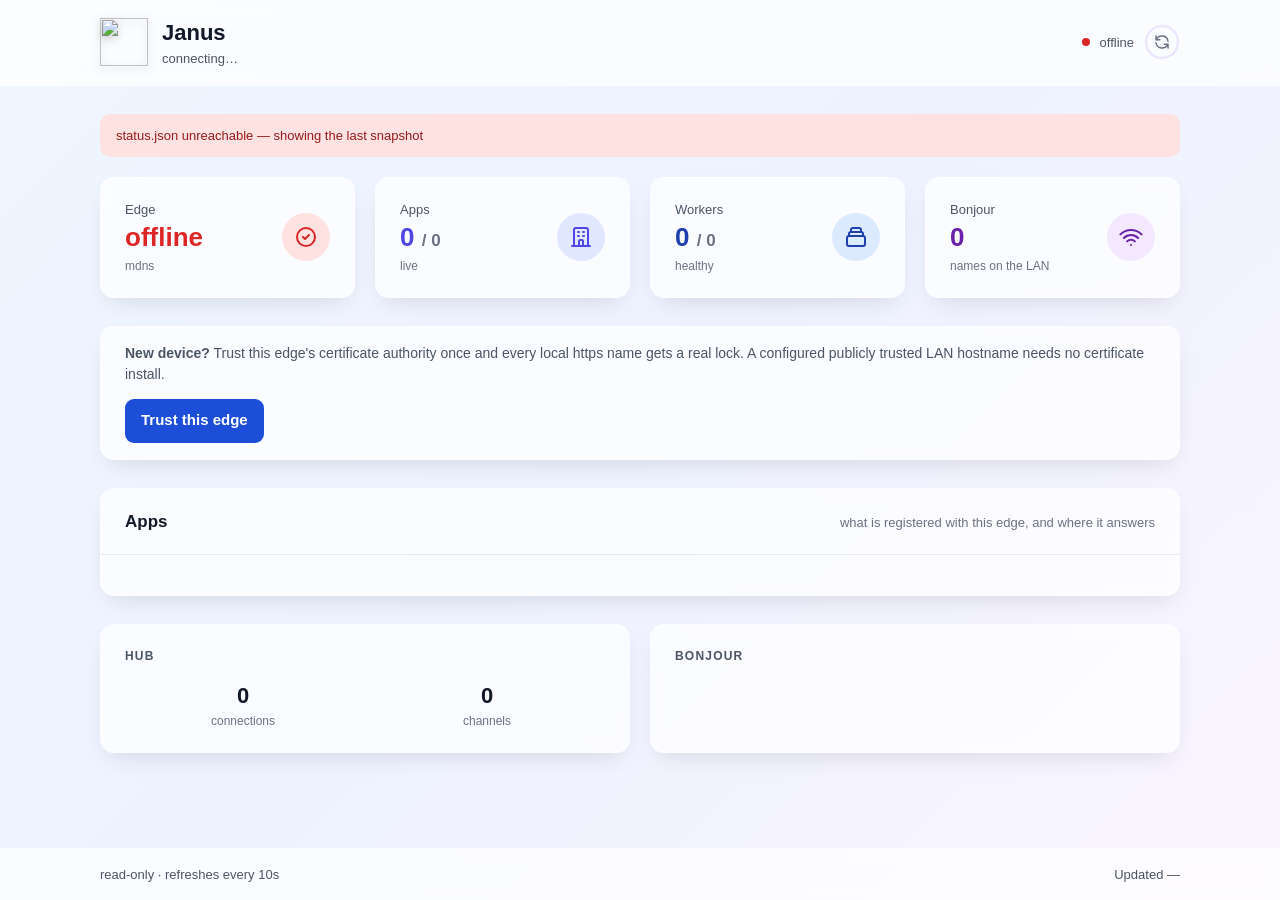
==== commit 96c022d7: "Make the status icon shadow follow the artwork" ====
--- a/mdns.html
+++ b/mdns.html
@@ -59,8 +59,8 @@
   .inner { max-width: 1120px; margin: 0 auto; padding: 16px 20px; display: flex; align-items: center; justify-content: space-between; gap: 16px; }
   .brand { display: flex; align-items: center; gap: 14px; min-width: 0; }
   .logo {
-    width: 48px; height: 48px; border-radius: 999px; flex: none;
-    display: block; object-fit: contain; box-shadow: var(--shadow);
+    width: 48px; height: 48px; flex: none;
+    display: block; object-fit: contain; filter: drop-shadow(0 3px 4px rgba(0,0,0,.2));
   }
   .brand h1 { margin: 0; font-size: 22px; font-weight: 700; }
   .brand p { margin: 0; font-size: 13px; color: var(--text-2); overflow-wrap: anywhere; }
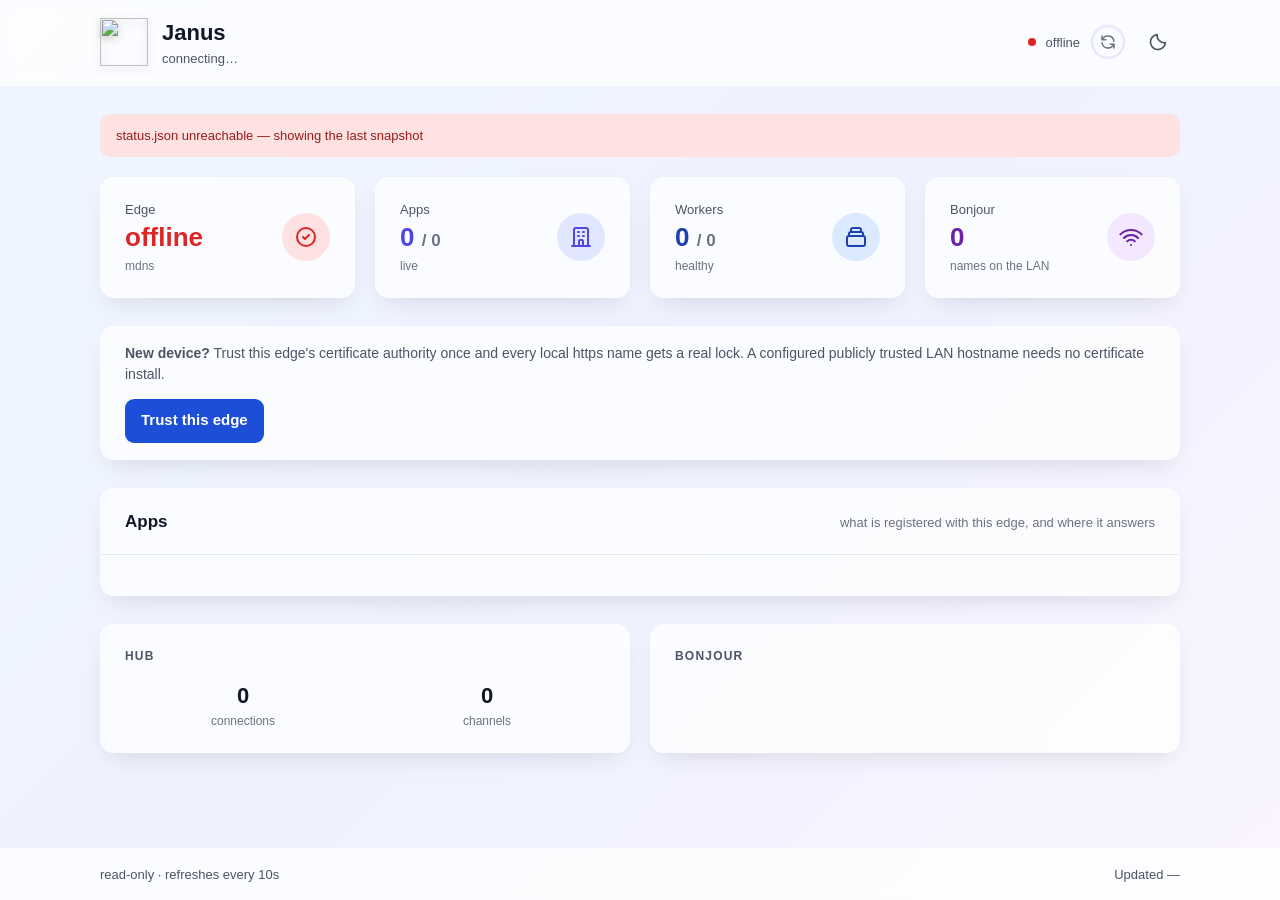
==== commit f931fee6: "Add a persistent light and dark toggle to the status page" ====
--- a/mdns.html
+++ b/mdns.html
@@ -2,15 +2,40 @@
 <!-- Janus mdns front door — embedded, self-contained (zero external
      resources; the offline-LAN story depends on it). Every dynamic value
      renders as a DOM text node, never markup. Light and dark follow the
-     device. -->
+     device until the user saves a preference in this browser. -->
 <html lang="en">
 <head>
 <meta charset="utf-8">
 <meta name="viewport" content="width=device-width, initial-scale=1">
 <title>Janus</title>
+<script>
+"use strict";
+// Apply the saved preference before painting, without changing the URL.
+var themePreference = null;
+var systemTheme = window.matchMedia("(prefers-color-scheme: dark)");
+function validTheme(value) { return value === "light" || value === "dark" ? value : null; }
+try { themePreference = validTheme(localStorage.getItem("janus.theme")); } catch (e) {}
+function applyTheme() {
+  var dark = (themePreference || (systemTheme.matches ? "dark" : "light")) === "dark";
+  document.documentElement.dataset.theme = dark ? "dark" : "light";
+  var button = document.getElementById("theme-toggle");
+  if (button) {
+    button.setAttribute("aria-pressed", String(dark));
+    button.title = dark ? "Switch to light mode" : "Switch to dark mode";
+  }
+}
+applyTheme();
+systemTheme.addEventListener("change", function () { if (!themePreference) applyTheme(); });
+window.addEventListener("storage", function (event) {
+  if (event.key === "janus.theme" || event.key === null) {
+    themePreference = validTheme(event.newValue);
+    applyTheme();
+  }
+});
+</script>
 <style>
   :root {
-    color-scheme: light dark;
+    color-scheme: light;
     --bg1: #eff6ff; --bg2: #eef2ff; --bg3: #faf5ff;
     --panel: rgba(255,255,255,.72); --panel-solid: #ffffff; --line: rgba(255,255,255,.35);
     --inner: rgba(249,250,251,.7); --inner-line: rgba(209,213,219,.5);
@@ -26,22 +51,21 @@
     --shadow: 0 10px 25px -8px rgba(0,0,0,.12);
     --arc1: #8b5cf6; --arc2: #a78bfa; --arc3: #c4b5fd;
   }
-  @media (prefers-color-scheme: dark) {
-    :root {
-      --bg1: #0b1020; --bg2: #0f1115; --bg3: #150f22;
-      --panel: rgba(23,26,33,.82); --panel-solid: #171a21; --line: rgba(255,255,255,.08);
-      --inner: rgba(255,255,255,.03); --inner-line: rgba(255,255,255,.08);
-      --text: #e6e9ef; --text-2: #b6bdc9; --dim: #8b93a3;
-      --accent: #7aa2f7; --accent-bg: rgba(122,162,247,.12); --accent-line: rgba(122,162,247,.35);
-      --ok: #4fd6a5; --ok-bg: rgba(79,214,165,.16); --ok-text: #7fe3bf;
-      --warn: #e8b75f; --warn-bg: rgba(232,183,95,.16); --warn-text: #f0cc85;
-      --bad: #f27878; --bad-bg: rgba(242,120,120,.16); --bad-text: #f7a0a0;
-      --indigo: #a5b4fc; --indigo-bg: rgba(129,140,248,.16); --indigo-text: #c7d2fe;
-      --purple-bg: rgba(192,132,252,.16); --purple-text: #d8b4fe;
-      --blue-bg: rgba(96,165,250,.16); --blue-text: #93c5fd;
-      --gray-bg: rgba(255,255,255,.06); --gray-text: #b6bdc9; --dot-off: #3b4150;
-      --shadow: 0 10px 25px -8px rgba(0,0,0,.5);
-    }
+  :root[data-theme="dark"] {
+    color-scheme: dark;
+    --bg1: #0b1020; --bg2: #0f1115; --bg3: #150f22;
+    --panel: rgba(23,26,33,.82); --panel-solid: #171a21; --line: rgba(255,255,255,.08);
+    --inner: rgba(255,255,255,.03); --inner-line: rgba(255,255,255,.08);
+    --text: #e6e9ef; --text-2: #b6bdc9; --dim: #8b93a3;
+    --accent: #7aa2f7; --accent-bg: rgba(122,162,247,.12); --accent-line: rgba(122,162,247,.35);
+    --ok: #4fd6a5; --ok-bg: rgba(79,214,165,.16); --ok-text: #7fe3bf;
+    --warn: #e8b75f; --warn-bg: rgba(232,183,95,.16); --warn-text: #f0cc85;
+    --bad: #f27878; --bad-bg: rgba(242,120,120,.16); --bad-text: #f7a0a0;
+    --indigo: #a5b4fc; --indigo-bg: rgba(129,140,248,.16); --indigo-text: #c7d2fe;
+    --purple-bg: rgba(192,132,252,.16); --purple-text: #d8b4fe;
+    --blue-bg: rgba(96,165,250,.16); --blue-text: #93c5fd;
+    --gray-bg: rgba(255,255,255,.06); --gray-text: #b6bdc9; --dot-off: #3b4150;
+    --shadow: 0 10px 25px -8px rgba(0,0,0,.5);
   }
   * { box-sizing: border-box; }
   html, body { min-height: 100%; }
@@ -57,6 +81,7 @@
   .bar { border-bottom: 1px solid var(--line); background: var(--panel); backdrop-filter: blur(6px); }
   .bar.foot { border-bottom: 0; border-top: 1px solid var(--line); margin-top: auto; }
   .inner { max-width: 1120px; margin: 0 auto; padding: 16px 20px; display: flex; align-items: center; justify-content: space-between; gap: 16px; }
+  .header { flex-wrap: wrap; }
   .brand { display: flex; align-items: center; gap: 14px; min-width: 0; }
   .logo {
     width: 48px; height: 48px; flex: none;
@@ -64,7 +89,16 @@
   }
   .brand h1 { margin: 0; font-size: 22px; font-weight: 700; }
   .brand p { margin: 0; font-size: 13px; color: var(--text-2); overflow-wrap: anywhere; }
-  .live { display: flex; align-items: center; gap: 10px; font-size: 13px; color: var(--text-2); white-space: nowrap; }
+  .live { display: flex; align-items: center; gap: 10px; margin-left: auto; font-size: 13px; color: var(--text-2); white-space: nowrap; }
+  .theme-toggle {
+    width: 44px; height: 44px; flex: none; padding: 0; border: 0; border-radius: 50%;
+    display: grid; place-items: center; background: transparent; color: var(--text-2); cursor: pointer;
+  }
+  .theme-toggle:hover { background: var(--inner); }
+  .theme-toggle:focus-visible { outline: 2px solid var(--accent); outline-offset: 2px; }
+  .theme-toggle svg { width: 20px; height: 20px; }
+  .theme-toggle .sun, :root[data-theme="dark"] .theme-toggle .moon { display: none; }
+  :root[data-theme="dark"] .theme-toggle .sun { display: block; }
   .dot { width: 8px; height: 8px; border-radius: 999px; background: var(--ok); animation: pulse 2s infinite; }
   .dot.off { background: var(--bad); animation: none; }
   @keyframes pulse { 50% { opacity: .35; } }
@@ -180,7 +214,7 @@
 </head>
 <body>
   <div class="bar">
-    <div class="inner">
+    <div class="inner header">
       <div class="brand">
         <img class="logo" src="data:image/png;base64,{{JANUS_ICON}}" alt="" width="48" height="48">
         <div>
@@ -198,6 +232,15 @@
           <svg class="arc" viewBox="0 0 36 36">
             <circle class="track" cx="18" cy="18" r="16" fill="none" stroke-width="2.5"/>
             <circle class="prog" id="arc" cx="18" cy="18" r="16" fill="none" stroke-width="2.5" stroke-linecap="round"/>
+          </svg>
+        </button>
+        <button class="theme-toggle" id="theme-toggle" type="button" aria-label="Dark mode" aria-pressed="false" hidden>
+          <svg class="moon" aria-hidden="true" fill="none" stroke="currentColor" stroke-width="2" stroke-linecap="round" stroke-linejoin="round" viewBox="0 0 24 24">
+            <path d="M20.9 13A9 9 0 0 1 11 3.1 9 9 0 1 0 20.9 13z"/>
+          </svg>
+          <svg class="sun" aria-hidden="true" fill="none" stroke="currentColor" stroke-width="2" stroke-linecap="round" viewBox="0 0 24 24">
+            <circle cx="12" cy="12" r="4"/>
+            <path d="M12 2v2m0 16v2M2 12h2m16 0h2M4.93 4.93l1.42 1.42m11.3 11.3 1.42 1.42M4.93 19.07l1.42-1.42m11.3-11.3 1.42-1.42"/>
           </svg>
         </button>
       </div>
@@ -306,6 +349,15 @@
 
 <script>
 "use strict";
+var themeToggle = document.getElementById("theme-toggle");
+themeToggle.addEventListener("click", function () {
+  themePreference = document.documentElement.dataset.theme === "dark" ? "light" : "dark";
+  try { localStorage.setItem("janus.theme", themePreference); } catch (e) {}
+  applyTheme();
+});
+applyTheme();
+themeToggle.hidden = false;
+
 // Rendering discipline: every dynamic value lands via textContent (or an
 // element property like href built from a validated hostname), never as
 // raw markup — registry-derived strings cannot become HTML here.
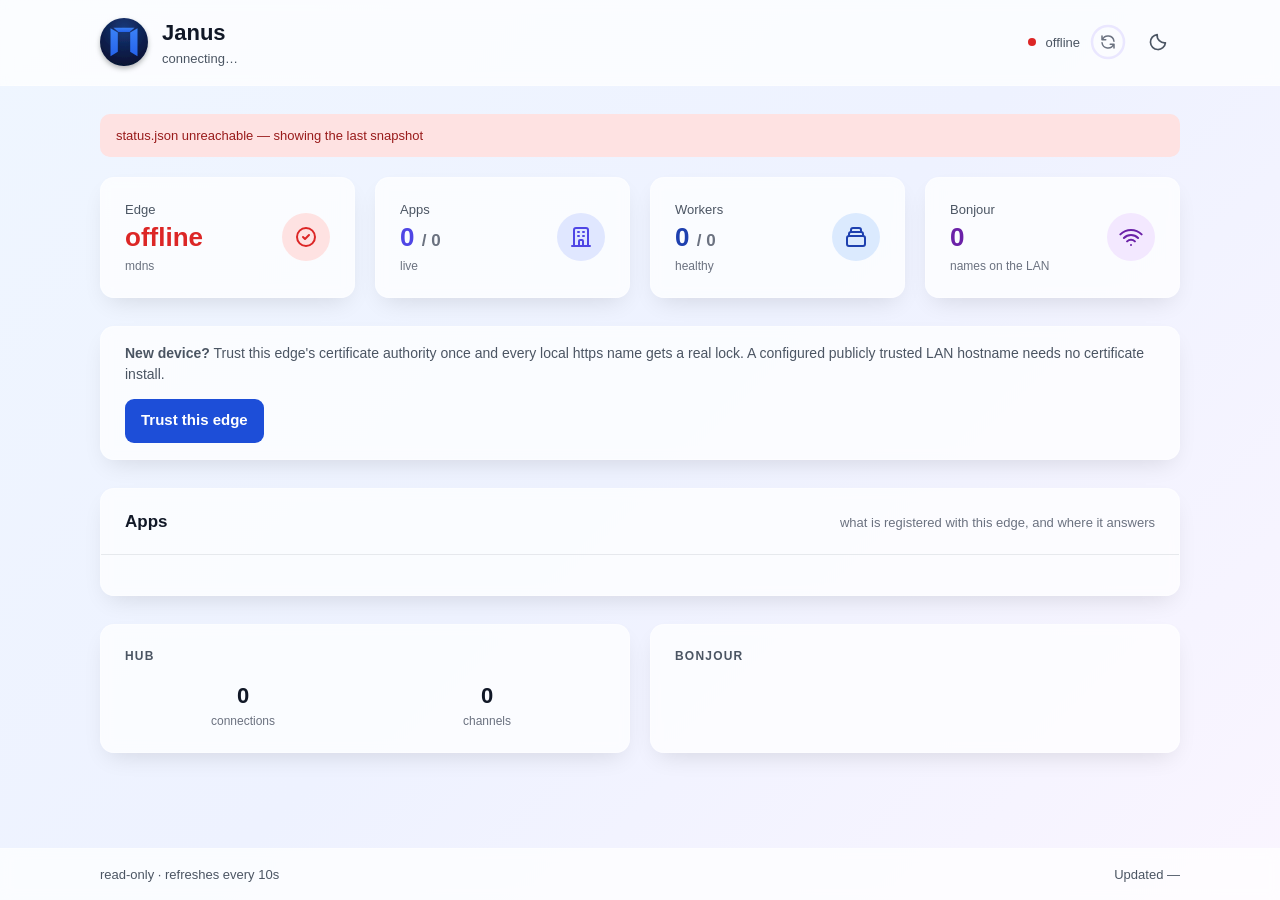
==== commit 43352a69: "mdns: reload the status page without a flash, draw the logo as inline SVG, and show the release in t" ====
--- a/mdns.html
+++ b/mdns.html
@@ -24,6 +24,11 @@
     button.title = dark ? "Switch to light mode" : "Switch to dark mode";
   }
 }
+// Decided before the first paint, so nothing the script would change later
+// is ever drawn the wrong way: scripting is on (the toggle shows), and a
+// page that arrived over https already trusts the CA (the trust card does not).
+document.documentElement.dataset.js = "";
+if (location.protocol === "https:") document.documentElement.dataset.trusted = "";
 applyTheme();
 systemTheme.addEventListener("change", function () { if (!themePreference) applyTheme(); });
 window.addEventListener("storage", function (event) {
@@ -85,7 +90,7 @@
   .brand { display: flex; align-items: center; gap: 14px; min-width: 0; }
   .logo {
     width: 48px; height: 48px; flex: none;
-    display: block; object-fit: contain; filter: drop-shadow(0 3px 4px rgba(0,0,0,.2));
+    display: block; overflow: visible;
   }
   .brand h1 { margin: 0; font-size: 22px; font-weight: 700; }
   .brand p { margin: 0; font-size: 13px; color: var(--text-2); overflow-wrap: anywhere; }
@@ -196,6 +201,11 @@
   #diagnostic tr:last-child td { border-bottom: 0; }
   .foot .inner { font-size: 13px; color: var(--text-2); }
   [hidden] { display: none !important; }
+  :root[data-trusted] #trust { display: none; }
+  :root:not([data-js]) .theme-toggle { display: none; }
+  /* Until the first render lands, the data regions hold their space and
+     show nothing: no placeholder is ever painted and then replaced. */
+  :root[data-js]:not([data-ready]) main, :root[data-js]:not([data-ready]) #hdr-sub, :root[data-js]:not([data-ready]) .live, :root[data-js]:not([data-ready]) .foot span { visibility: hidden; }
   @media (max-width: 960px) { .grid { grid-template-columns: repeat(2, 1fr); } }
   @media (max-width: 600px) {
     .inner { padding: 12px 14px; }
@@ -216,7 +226,15 @@
   <div class="bar">
     <div class="inner header">
       <div class="brand">
-        <img class="logo" src="data:image/png;base64,{{JANUS_ICON}}" alt="" width="48" height="48">
+        <svg class="logo" viewBox="0 0 512 512" width="48" height="48" aria-hidden="true">
+          <defs>
+            <radialGradient id="logo-disc" cx="50%" cy="22%" r="85%"><stop offset="0" stop-color="#1b3a7a"/><stop offset=".55" stop-color="#0b1f4d"/><stop offset="1" stop-color="#050f2b"/></radialGradient>
+            <linearGradient id="logo-mark" x1="0" y1="0" x2="0" y2="1"><stop offset="0" stop-color="#3b82f6"/><stop offset="1" stop-color="#2563eb"/></linearGradient>
+            <filter id="logo-shadow" x="-25%" y="-25%" width="150%" height="160%"><feDropShadow dx="0" dy="28" stdDeviation="26" flood-color="#000" flood-opacity=".28"/></filter>
+          </defs>
+          <circle cx="256" cy="256" r="256" fill="url(#logo-disc)" filter="url(#logo-shadow)"/>
+          <g fill="url(#logo-mark)" transform="translate(0 12)"><path d="M144 92H368L315 136H197Z"/><path d="M112 96L190 142V348L112 396Z"/><path d="M400 96L322 142V348L400 396Z"/></g>
+        </svg>
         <div>
           <h1>Janus</h1>
           <p id="hdr-sub">connecting…</p>
@@ -234,7 +252,7 @@
             <circle class="prog" id="arc" cx="18" cy="18" r="16" fill="none" stroke-width="2.5" stroke-linecap="round"/>
           </svg>
         </button>
-        <button class="theme-toggle" id="theme-toggle" type="button" aria-label="Dark mode" aria-pressed="false" hidden>
+        <button class="theme-toggle" id="theme-toggle" type="button" aria-label="Dark mode" aria-pressed="false">
           <svg class="moon" aria-hidden="true" fill="none" stroke="currentColor" stroke-width="2" stroke-linecap="round" stroke-linejoin="round" viewBox="0 0 24 24">
             <path d="M20.9 13A9 9 0 0 1 11 3.1 9 9 0 1 0 20.9 13z"/>
           </svg>
@@ -343,6 +361,7 @@
   <div class="bar foot">
     <div class="inner">
       <span>read-only · refreshes every 10s</span>
+      <span id="version"></span>
       <span id="updated">Updated —</span>
     </div>
   </div>
@@ -356,7 +375,6 @@
   applyTheme();
 });
 applyTheme();
-themeToggle.hidden = false;
 
 // Rendering discipline: every dynamic value lands via textContent (or an
 // element property like href built from a validated hostname), never as
@@ -524,7 +542,12 @@
   document.getElementById("arc").className.baseVal = "prog" + (connected ? "" : " paused");
 }
 
-function render(data) {
+// The last snapshot, kept for this tab, is what a reload draws from before
+// its first paint; the fetch that follows only changes what changed.
+var SNAPSHOT_KEY = "janus.status";
+function ready() { document.documentElement.dataset.ready = ""; }
+
+function render(data, when) {
   var name = data.effective_name || data.name || "";
   var sub = name;
   if (data.effective_name && data.name && data.effective_name !== data.name) {
@@ -533,7 +556,16 @@
   setText("hdr-sub", sub);
   renderApps(data.apps);
   renderStats(data);
-  setText("updated", "Updated " + new Date().toLocaleTimeString());
+  // The footer shows the release number; a development build's full
+  // version string (pseudo-version, +dirty) is the element's tooltip.
+  var release = /^\d+\.\d+\.\d+/.exec(data.version || "");
+  var versionEl = document.getElementById("version");
+  versionEl.textContent = data.version ? "Janus " + (release ? release[0] : data.version) : "";
+  versionEl.title = data.version || "";
+  setText("updated", "Updated " + (when || new Date()).toLocaleTimeString());
+  if (!when) {
+    try { sessionStorage.setItem(SNAPSHOT_KEY, JSON.stringify({ at: Date.now(), data: data })); } catch (e) {}
+  }
 }
 
 var stale = document.getElementById("stale");
@@ -551,7 +583,7 @@
       maybeHandoff(data.canonical);
     })
     .catch(function () { stale.style.display = "block"; setEdge(false, null); })
-    .then(function () { refreshing = false; document.getElementById("refresh-icon").classList.remove("spin"); });
+    .then(function () { refreshing = false; document.getElementById("refresh-icon").classList.remove("spin"); ready(); });
 }
 
 // Canonical hand-off: probe client-side (the server cannot know whether
@@ -579,9 +611,18 @@
     });
 }
 
-// A device that loaded this page over https already trusts the CA.
-if (location.protocol === "https:") document.getElementById("trust").hidden = true;
 document.getElementById("refresh").addEventListener("click", refresh);
+// This script runs before the first paint, so a saved snapshot is on screen
+// from the first frame. Without one, the data regions stay blank until the
+// fetch answers, then appear once.
+try {
+  var saved = JSON.parse(sessionStorage.getItem(SNAPSHOT_KEY) || "null");
+  if (saved && saved.data && typeof saved.data === "object") {
+    setEdge(true, saved.data);
+    render(saved.data, new Date(saved.at));
+    ready();
+  }
+} catch (e) {}
 refresh();
 setInterval(refresh, 10000);
 </script>
